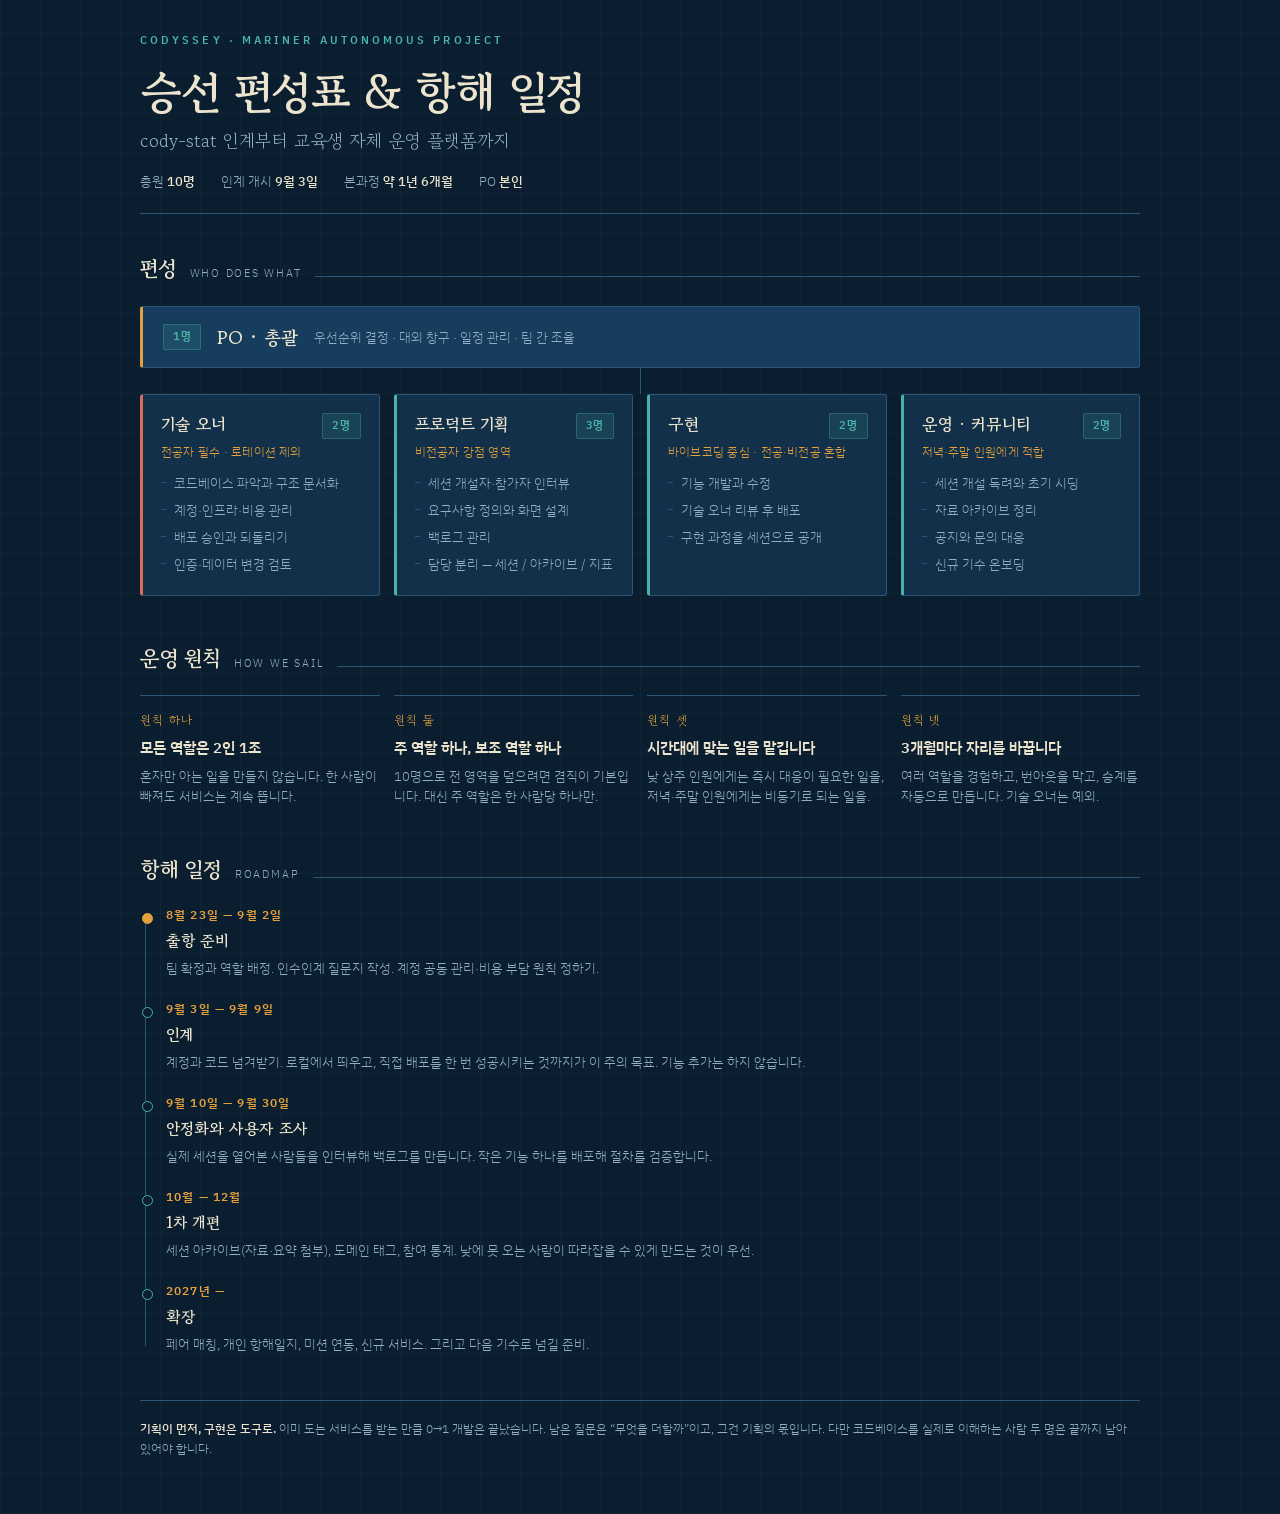
==== index.html @ 18db3816 "Add initial project files Co-Authored-By: Claude Sonnet 5 <noreply@anthropic.com>" ====
<!DOCTYPE html>
<html lang="ko">
<head>
<meta charset="utf-8">
<meta name="viewport" content="width=device-width, initial-scale=1">
<title>마리너 자율 프로젝트 — 편성표 & 항해 일정</title>
<link rel="preconnect" href="https://fonts.googleapis.com">
<link rel="preconnect" href="https://fonts.gstatic.com" crossorigin>
<link href="https://fonts.googleapis.com/css2?family=Gowun+Batang:wght@400;700&family=IBM+Plex+Sans+KR:wght@300;400;500;600;700&display=swap" rel="stylesheet">
<style>
  :root{
    --deep:#0A1E30;
    --hull:#12304A;
    --hull-2:#173D5E;
    --line:#2C5677;
    --parch:#EDE4CE;
    --steel:#93AEC4;
    --teal:#49B3A6;
    --brass:#E4A03C;
    --coral:#DE6B57;
  }
  *{box-sizing:border-box;margin:0;padding:0}
  body{
    background:var(--deep);
    color:var(--parch);
    font-family:'IBM Plex Sans KR','Apple SD Gothic Neo','Malgun Gothic',sans-serif;
    font-weight:300;
    line-height:1.6;
    padding:32px 20px 56px;
    background-image:
      repeating-linear-gradient(0deg, rgba(147,174,196,.045) 0 1px, transparent 1px 40px),
      repeating-linear-gradient(90deg, rgba(147,174,196,.045) 0 1px, transparent 1px 40px);
  }
  .wrap{max-width:1000px;margin:0 auto}

  /* ---------- header ---------- */
  header{border-bottom:1px solid var(--line);padding-bottom:22px;margin-bottom:38px}
  .eyebrow{
    font-size:11px;letter-spacing:.28em;color:var(--teal);
    text-transform:uppercase;font-weight:600;margin-bottom:14px;
  }
  h1{
    font-family:'Gowun Batang',serif;font-weight:700;
    font-size:clamp(28px,5.2vw,44px);line-height:1.25;letter-spacing:-.01em;
  }
  h1 .sub{display:block;color:var(--steel);font-size:clamp(14px,2.4vw,18px);font-weight:400;margin-top:10px;letter-spacing:0}
  .meta{display:flex;flex-wrap:wrap;gap:8px 26px;margin-top:20px;font-size:12.5px;color:var(--steel)}
  .meta b{color:var(--parch);font-weight:500}

  /* ---------- section ---------- */
  section{margin-bottom:46px}
  .sec-head{display:flex;align-items:baseline;gap:14px;margin-bottom:20px}
  .sec-head h2{
    font-family:'Gowun Batang',serif;font-size:21px;font-weight:700;letter-spacing:-.01em;
  }
  .sec-head .tag{font-size:11px;color:var(--steel);letter-spacing:.16em}
  .rule{flex:1;height:1px;background:var(--line)}

  /* ---------- org ---------- */
  .po{
    background:var(--hull-2);border:1px solid var(--line);border-radius:3px;
    padding:16px 20px;display:flex;flex-wrap:wrap;align-items:center;gap:6px 16px;
    border-left:3px solid var(--brass);
  }
  .po .who{font-family:'Gowun Batang',serif;font-size:18px;font-weight:700}
  .po .desc{font-size:13px;color:var(--steel)}
  .mast{width:1px;height:26px;background:var(--line);margin:0 auto}

  .crew{display:grid;grid-template-columns:repeat(auto-fit,minmax(215px,1fr));gap:14px}
  .card{
    background:var(--hull);border:1px solid var(--line);border-radius:3px;
    padding:18px 18px 20px;display:flex;flex-direction:column;
  }
  .card .top{display:flex;justify-content:space-between;align-items:flex-start;gap:10px;margin-bottom:4px}
  .card h3{font-family:'Gowun Batang',serif;font-size:16.5px;font-weight:700;line-height:1.35}
  .count{
    font-size:11px;font-weight:600;letter-spacing:.06em;white-space:nowrap;
    padding:3px 9px;border-radius:2px;background:rgba(73,179,166,.14);color:var(--teal);
    border:1px solid rgba(73,179,166,.32);
  }
  .card .why{font-size:11.5px;color:var(--brass);letter-spacing:.02em;margin-bottom:12px}
  .card ul{list-style:none;font-size:13px;color:var(--steel);display:flex;flex-direction:column;gap:6px}
  .card li{padding-left:13px;position:relative}
  .card li::before{content:'';position:absolute;left:0;top:9px;width:5px;height:1px;background:var(--line)}
  .card.tech{border-left:3px solid var(--coral)}
  .card.plan{border-left:3px solid var(--teal)}
  .card.build{border-left:3px solid var(--teal)}
  .card.ops{border-left:3px solid var(--teal)}

  /* ---------- rules ---------- */
  .rules{display:grid;grid-template-columns:repeat(auto-fit,minmax(200px,1fr));gap:14px}
  .rule-item{border-top:1px solid var(--line);padding-top:14px}
  .rule-item .n{
    font-family:'Gowun Batang',serif;font-size:12px;color:var(--brass);
    letter-spacing:.1em;margin-bottom:7px
  }
  .rule-item h4{font-size:14.5px;font-weight:600;margin-bottom:6px}
  .rule-item p{font-size:12.5px;color:var(--steel);line-height:1.65}

  /* ---------- timeline ---------- */
  .voyage{position:relative;padding-left:26px}
  .voyage::before{content:'';position:absolute;left:5px;top:8px;bottom:8px;width:1px;background:var(--line)}
  .leg{position:relative;padding-bottom:22px}
  .leg:last-child{padding-bottom:0}
  .leg::before{
    content:'';position:absolute;left:-24px;top:7px;width:9px;height:9px;border-radius:50%;
    background:var(--deep);border:1.5px solid var(--teal);
  }
  .leg.now::before{background:var(--brass);border-color:var(--brass)}
  .leg .when{font-size:11.5px;letter-spacing:.1em;color:var(--brass);font-weight:600;margin-bottom:3px}
  .leg h4{font-size:15.5px;font-weight:600;margin-bottom:5px;font-family:'Gowun Batang',serif}
  .leg p{font-size:13px;color:var(--steel)}

  /* ---------- footer ---------- */
  footer{border-top:1px solid var(--line);padding-top:18px;font-size:12px;color:var(--steel)}
  footer b{color:var(--parch);font-weight:500}

  @media (max-width:560px){
    body{padding:24px 14px 40px}
    .meta{gap:6px 16px}
  }
  @media (prefers-reduced-motion:no-preference){
    .card,.leg,.rule-item{animation:rise .5s ease both}
    .crew .card:nth-child(2){animation-delay:.06s}
    .crew .card:nth-child(3){animation-delay:.12s}
    .crew .card:nth-child(4){animation-delay:.18s}
    @keyframes rise{from{opacity:0;transform:translateY(8px)}to{opacity:1;transform:none}}
  }
</style>
</head>
<body>
<div class="wrap">

  <header>
    <div class="eyebrow">Codyssey · Mariner Autonomous Project</div>
    <h1>승선 편성표 &amp; 항해 일정
      <span class="sub">cody-stat 인계부터 교육생 자체 운영 플랫폼까지</span>
    </h1>
    <div class="meta">
      <span>총원 <b>10명</b></span>
      <span>인계 개시 <b>9월 3일</b></span>
      <span>본과정 <b>약 1년 6개월</b></span>
      <span>PO <b>본인</b></span>
    </div>
  </header>

  <section>
    <div class="sec-head"><h2>편성</h2><span class="tag">WHO DOES WHAT</span><div class="rule"></div></div>

    <div class="po">
      <span class="count">1명</span>
      <span class="who">PO · 총괄</span>
      <span class="desc">우선순위 결정 · 대외 창구 · 일정 관리 · 팀 간 조율</span>
    </div>
    <div class="mast"></div>

    <div class="crew">
      <div class="card tech">
        <div class="top"><h3>기술 오너</h3><span class="count">2명</span></div>
        <div class="why">전공자 필수 · 로테이션 제외</div>
        <ul>
          <li>코드베이스 파악과 구조 문서화</li>
          <li>계정·인프라·비용 관리</li>
          <li>배포 승인과 되돌리기</li>
          <li>인증·데이터 변경 검토</li>
        </ul>
      </div>

      <div class="card plan">
        <div class="top"><h3>프로덕트 기획</h3><span class="count">3명</span></div>
        <div class="why">비전공자 강점 영역</div>
        <ul>
          <li>세션 개설자·참가자 인터뷰</li>
          <li>요구사항 정의와 화면 설계</li>
          <li>백로그 관리</li>
          <li>담당 분리 — 세션 / 아카이브 / 지표</li>
        </ul>
      </div>

      <div class="card build">
        <div class="top"><h3>구현</h3><span class="count">2명</span></div>
        <div class="why">바이브코딩 중심 · 전공·비전공 혼합</div>
        <ul>
          <li>기능 개발과 수정</li>
          <li>기술 오너 리뷰 후 배포</li>
          <li>구현 과정을 세션으로 공개</li>
        </ul>
      </div>

      <div class="card ops">
        <div class="top"><h3>운영 · 커뮤니티</h3><span class="count">2명</span></div>
        <div class="why">저녁·주말 인원에게 적합</div>
        <ul>
          <li>세션 개설 독려와 초기 시딩</li>
          <li>자료 아카이브 정리</li>
          <li>공지와 문의 대응</li>
          <li>신규 기수 온보딩</li>
        </ul>
      </div>
    </div>
  </section>

  <section>
    <div class="sec-head"><h2>운영 원칙</h2><span class="tag">HOW WE SAIL</span><div class="rule"></div></div>
    <div class="rules">
      <div class="rule-item">
        <div class="n">원칙 하나</div>
        <h4>모든 역할은 2인 1조</h4>
        <p>혼자만 아는 일을 만들지 않습니다. 한 사람이 빠져도 서비스는 계속 뜹니다.</p>
      </div>
      <div class="rule-item">
        <div class="n">원칙 둘</div>
        <h4>주 역할 하나, 보조 역할 하나</h4>
        <p>10명으로 전 영역을 덮으려면 겸직이 기본입니다. 대신 주 역할은 한 사람당 하나만.</p>
      </div>
      <div class="rule-item">
        <div class="n">원칙 셋</div>
        <h4>시간대에 맞는 일을 맡깁니다</h4>
        <p>낮 상주 인원에게는 즉시 대응이 필요한 일을, 저녁·주말 인원에게는 비동기로 되는 일을.</p>
      </div>
      <div class="rule-item">
        <div class="n">원칙 넷</div>
        <h4>3개월마다 자리를 바꿉니다</h4>
        <p>여러 역할을 경험하고, 번아웃을 막고, 승계를 자동으로 만듭니다. 기술 오너는 예외.</p>
      </div>
    </div>
  </section>

  <section>
    <div class="sec-head"><h2>항해 일정</h2><span class="tag">ROADMAP</span><div class="rule"></div></div>
    <div class="voyage">
      <div class="leg now">
        <div class="when">8월 23일 — 9월 2일</div>
        <h4>출항 준비</h4>
        <p>팀 확정과 역할 배정. 인수인계 질문지 작성. 계정 공동 관리·비용 부담 원칙 정하기.</p>
      </div>
      <div class="leg">
        <div class="when">9월 3일 — 9월 9일</div>
        <h4>인계</h4>
        <p>계정과 코드 넘겨받기. 로컬에서 띄우고, 직접 배포를 한 번 성공시키는 것까지가 이 주의 목표. 기능 추가는 하지 않습니다.</p>
      </div>
      <div class="leg">
        <div class="when">9월 10일 — 9월 30일</div>
        <h4>안정화와 사용자 조사</h4>
        <p>실제 세션을 열어본 사람들을 인터뷰해 백로그를 만듭니다. 작은 기능 하나를 배포해 절차를 검증합니다.</p>
      </div>
      <div class="leg">
        <div class="when">10월 — 12월</div>
        <h4>1차 개편</h4>
        <p>세션 아카이브(자료·요약 첨부), 도메인 태그, 참여 통계. 낮에 못 오는 사람이 따라잡을 수 있게 만드는 것이 우선.</p>
      </div>
      <div class="leg">
        <div class="when">2027년 —</div>
        <h4>확장</h4>
        <p>페어 매칭, 개인 항해일지, 미션 연동, 신규 서비스. 그리고 다음 기수로 넘길 준비.</p>
      </div>
    </div>
  </section>

  <footer>
    <b>기획이 먼저, 구현은 도구로.</b> 이미 도는 서비스를 받는 만큼 0→1 개발은 끝났습니다. 남은 질문은 “무엇을 더할까”이고, 그건 기획의 몫입니다. 다만 코드베이스를 실제로 이해하는 사람 두 명은 끝까지 남아 있어야 합니다.
  </footer>

</div>
</body>
</html>
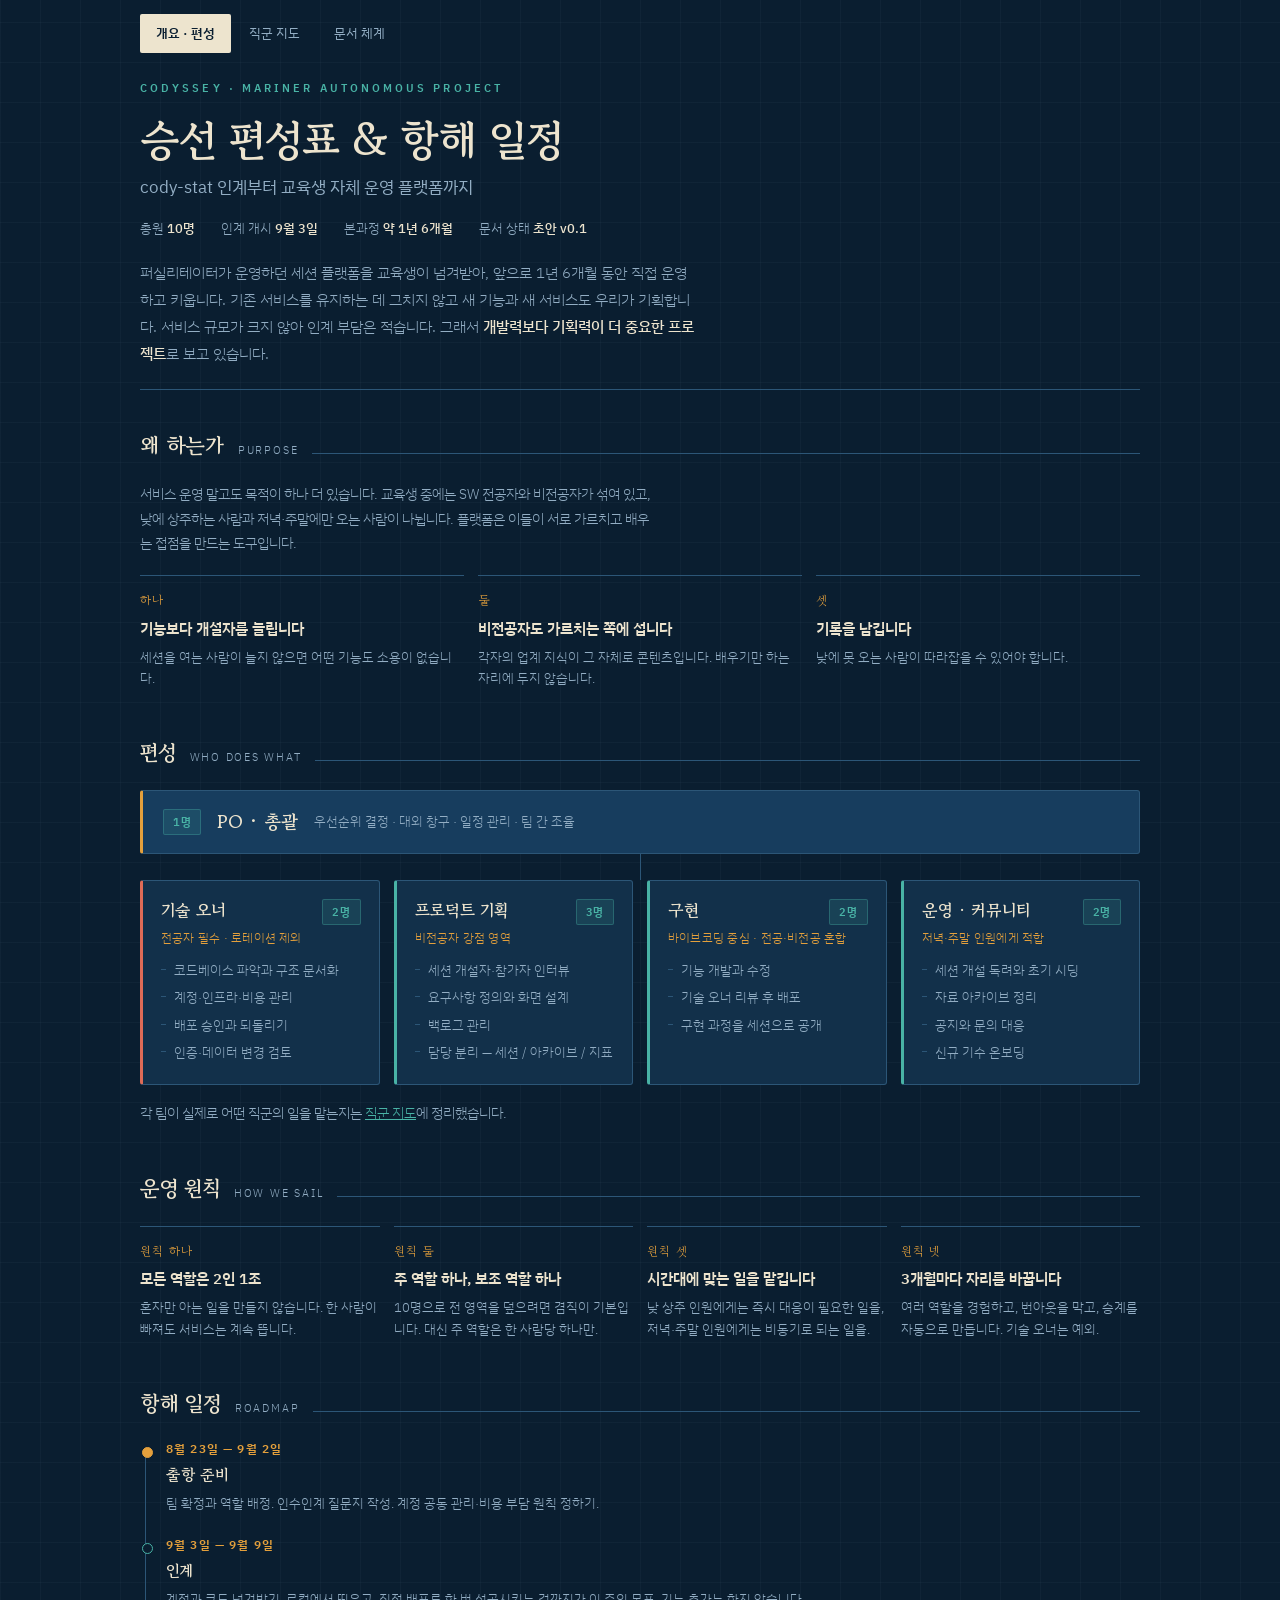
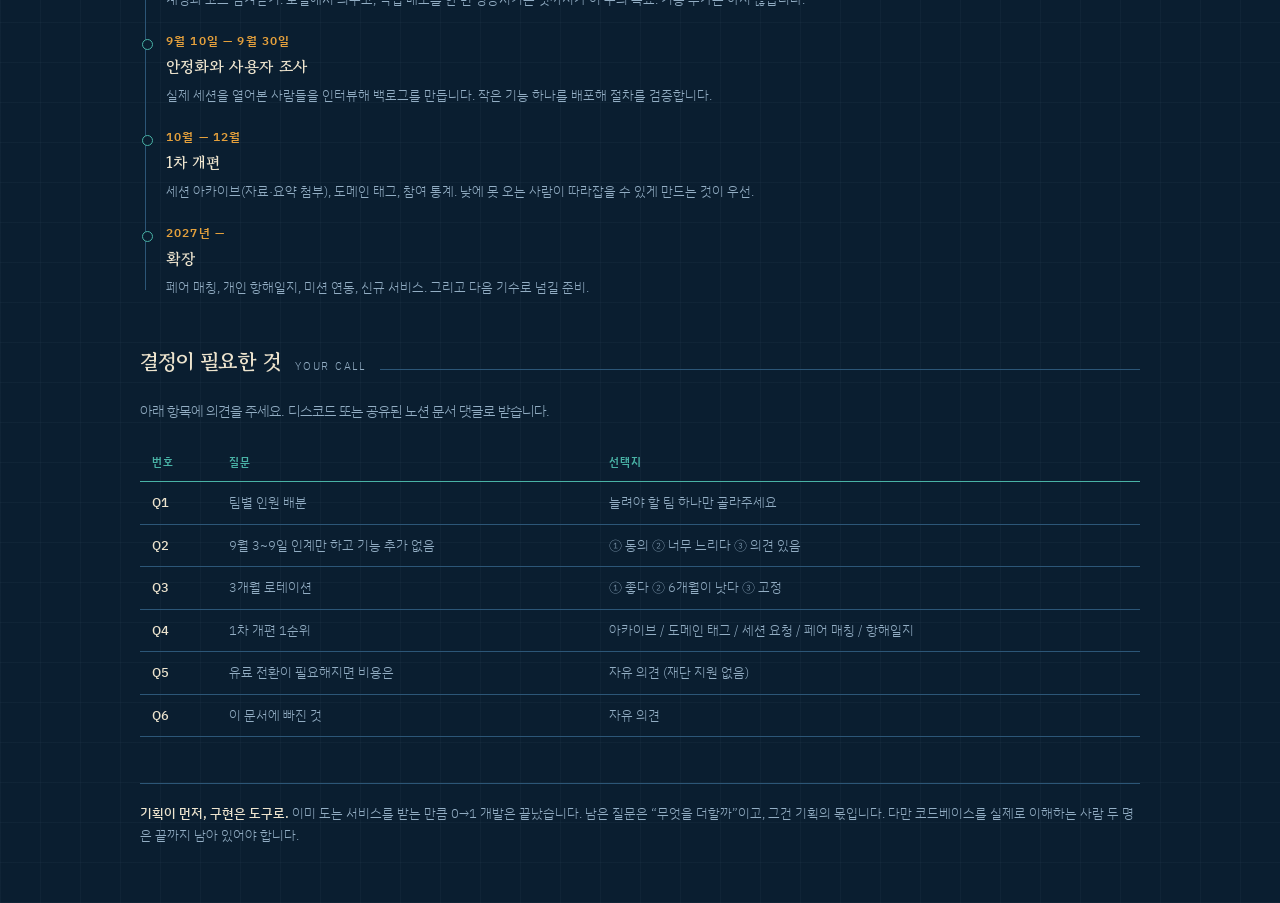
==== commit 45a3f8f5: "공개 페이지 3종 완성 — roles·docs 추가, 공용 style.css로 인라인 스타일 분리 Co-Authored-By: Claude Sonnet 5 <noreply@anth" ====
--- a/index.html
+++ b/index.html
@@ -3,133 +3,20 @@
 <head>
 <meta charset="utf-8">
 <meta name="viewport" content="width=device-width, initial-scale=1">
-<title>마리너 자율 프로젝트 — 편성표 & 항해 일정</title>
+<title>마리너 자율 프로젝트 — 편성표 &amp; 항해 일정</title>
 <link rel="preconnect" href="https://fonts.googleapis.com">
 <link rel="preconnect" href="https://fonts.gstatic.com" crossorigin>
 <link href="https://fonts.googleapis.com/css2?family=Gowun+Batang:wght@400;700&family=IBM+Plex+Sans+KR:wght@300;400;500;600;700&display=swap" rel="stylesheet">
-<style>
-  :root{
-    --deep:#0A1E30;
-    --hull:#12304A;
-    --hull-2:#173D5E;
-    --line:#2C5677;
-    --parch:#EDE4CE;
-    --steel:#93AEC4;
-    --teal:#49B3A6;
-    --brass:#E4A03C;
-    --coral:#DE6B57;
-  }
-  *{box-sizing:border-box;margin:0;padding:0}
-  body{
-    background:var(--deep);
-    color:var(--parch);
-    font-family:'IBM Plex Sans KR','Apple SD Gothic Neo','Malgun Gothic',sans-serif;
-    font-weight:300;
-    line-height:1.6;
-    padding:32px 20px 56px;
-    background-image:
-      repeating-linear-gradient(0deg, rgba(147,174,196,.045) 0 1px, transparent 1px 40px),
-      repeating-linear-gradient(90deg, rgba(147,174,196,.045) 0 1px, transparent 1px 40px);
-  }
-  .wrap{max-width:1000px;margin:0 auto}
-
-  /* ---------- header ---------- */
-  header{border-bottom:1px solid var(--line);padding-bottom:22px;margin-bottom:38px}
-  .eyebrow{
-    font-size:11px;letter-spacing:.28em;color:var(--teal);
-    text-transform:uppercase;font-weight:600;margin-bottom:14px;
-  }
-  h1{
-    font-family:'Gowun Batang',serif;font-weight:700;
-    font-size:clamp(28px,5.2vw,44px);line-height:1.25;letter-spacing:-.01em;
-  }
-  h1 .sub{display:block;color:var(--steel);font-size:clamp(14px,2.4vw,18px);font-weight:400;margin-top:10px;letter-spacing:0}
-  .meta{display:flex;flex-wrap:wrap;gap:8px 26px;margin-top:20px;font-size:12.5px;color:var(--steel)}
-  .meta b{color:var(--parch);font-weight:500}
-
-  /* ---------- section ---------- */
-  section{margin-bottom:46px}
-  .sec-head{display:flex;align-items:baseline;gap:14px;margin-bottom:20px}
-  .sec-head h2{
-    font-family:'Gowun Batang',serif;font-size:21px;font-weight:700;letter-spacing:-.01em;
-  }
-  .sec-head .tag{font-size:11px;color:var(--steel);letter-spacing:.16em}
-  .rule{flex:1;height:1px;background:var(--line)}
-
-  /* ---------- org ---------- */
-  .po{
-    background:var(--hull-2);border:1px solid var(--line);border-radius:3px;
-    padding:16px 20px;display:flex;flex-wrap:wrap;align-items:center;gap:6px 16px;
-    border-left:3px solid var(--brass);
-  }
-  .po .who{font-family:'Gowun Batang',serif;font-size:18px;font-weight:700}
-  .po .desc{font-size:13px;color:var(--steel)}
-  .mast{width:1px;height:26px;background:var(--line);margin:0 auto}
-
-  .crew{display:grid;grid-template-columns:repeat(auto-fit,minmax(215px,1fr));gap:14px}
-  .card{
-    background:var(--hull);border:1px solid var(--line);border-radius:3px;
-    padding:18px 18px 20px;display:flex;flex-direction:column;
-  }
-  .card .top{display:flex;justify-content:space-between;align-items:flex-start;gap:10px;margin-bottom:4px}
-  .card h3{font-family:'Gowun Batang',serif;font-size:16.5px;font-weight:700;line-height:1.35}
-  .count{
-    font-size:11px;font-weight:600;letter-spacing:.06em;white-space:nowrap;
-    padding:3px 9px;border-radius:2px;background:rgba(73,179,166,.14);color:var(--teal);
-    border:1px solid rgba(73,179,166,.32);
-  }
-  .card .why{font-size:11.5px;color:var(--brass);letter-spacing:.02em;margin-bottom:12px}
-  .card ul{list-style:none;font-size:13px;color:var(--steel);display:flex;flex-direction:column;gap:6px}
-  .card li{padding-left:13px;position:relative}
-  .card li::before{content:'';position:absolute;left:0;top:9px;width:5px;height:1px;background:var(--line)}
-  .card.tech{border-left:3px solid var(--coral)}
-  .card.plan{border-left:3px solid var(--teal)}
-  .card.build{border-left:3px solid var(--teal)}
-  .card.ops{border-left:3px solid var(--teal)}
-
-  /* ---------- rules ---------- */
-  .rules{display:grid;grid-template-columns:repeat(auto-fit,minmax(200px,1fr));gap:14px}
-  .rule-item{border-top:1px solid var(--line);padding-top:14px}
-  .rule-item .n{
-    font-family:'Gowun Batang',serif;font-size:12px;color:var(--brass);
-    letter-spacing:.1em;margin-bottom:7px
-  }
-  .rule-item h4{font-size:14.5px;font-weight:600;margin-bottom:6px}
-  .rule-item p{font-size:12.5px;color:var(--steel);line-height:1.65}
-
-  /* ---------- timeline ---------- */
-  .voyage{position:relative;padding-left:26px}
-  .voyage::before{content:'';position:absolute;left:5px;top:8px;bottom:8px;width:1px;background:var(--line)}
-  .leg{position:relative;padding-bottom:22px}
-  .leg:last-child{padding-bottom:0}
-  .leg::before{
-    content:'';position:absolute;left:-24px;top:7px;width:9px;height:9px;border-radius:50%;
-    background:var(--deep);border:1.5px solid var(--teal);
-  }
-  .leg.now::before{background:var(--brass);border-color:var(--brass)}
-  .leg .when{font-size:11.5px;letter-spacing:.1em;color:var(--brass);font-weight:600;margin-bottom:3px}
-  .leg h4{font-size:15.5px;font-weight:600;margin-bottom:5px;font-family:'Gowun Batang',serif}
-  .leg p{font-size:13px;color:var(--steel)}
-
-  /* ---------- footer ---------- */
-  footer{border-top:1px solid var(--line);padding-top:18px;font-size:12px;color:var(--steel)}
-  footer b{color:var(--parch);font-weight:500}
-
-  @media (max-width:560px){
-    body{padding:24px 14px 40px}
-    .meta{gap:6px 16px}
-  }
-  @media (prefers-reduced-motion:no-preference){
-    .card,.leg,.rule-item{animation:rise .5s ease both}
-    .crew .card:nth-child(2){animation-delay:.06s}
-    .crew .card:nth-child(3){animation-delay:.12s}
-    .crew .card:nth-child(4){animation-delay:.18s}
-    @keyframes rise{from{opacity:0;transform:translateY(8px)}to{opacity:1;transform:none}}
-  }
-</style>
+<link rel="stylesheet" href="style.css">
 </head>
 <body>
 <div class="wrap">
+
+  <nav>
+    <a href="index.html" class="on">개요 · 편성</a>
+    <a href="roles.html">직군 지도</a>
+    <a href="docs.html">문서 체계</a>
+  </nav>
 
   <header>
     <div class="eyebrow">Codyssey · Mariner Autonomous Project</div>
@@ -140,9 +27,32 @@
       <span>총원 <b>10명</b></span>
       <span>인계 개시 <b>9월 3일</b></span>
       <span>본과정 <b>약 1년 6개월</b></span>
-      <span>PO <b>본인</b></span>
+      <span>문서 상태 <b>초안 v0.1</b></span>
     </div>
+    <p class="lede">퍼실리테이터가 운영하던 세션 플랫폼을 교육생이 넘겨받아, 앞으로 1년 6개월 동안 직접 운영하고 키웁니다. 기존 서비스를 유지하는 데 그치지 않고 새 기능과 새 서비스도 우리가 기획합니다. 서비스 규모가 크지 않아 인계 부담은 적습니다. 그래서 <b style="color:var(--parch);font-weight:500">개발력보다 기획력이 더 중요한 프로젝트</b>로 보고 있습니다.</p>
   </header>
+
+  <section>
+    <div class="sec-head"><h2>왜 하는가</h2><span class="tag">PURPOSE</span><div class="rule"></div></div>
+    <p class="note">서비스 운영 말고도 목적이 하나 더 있습니다. 교육생 중에는 SW 전공자와 비전공자가 섞여 있고, 낮에 상주하는 사람과 저녁·주말에만 오는 사람이 나뉩니다. 플랫폼은 이들이 서로 가르치고 배우는 접점을 만드는 도구입니다.</p>
+    <div class="rules">
+      <div class="rule-item">
+        <div class="n">하나</div>
+        <h4>기능보다 개설자를 늘립니다</h4>
+        <p>세션을 여는 사람이 늘지 않으면 어떤 기능도 소용이 없습니다.</p>
+      </div>
+      <div class="rule-item">
+        <div class="n">둘</div>
+        <h4>비전공자도 가르치는 쪽에 섭니다</h4>
+        <p>각자의 업계 지식이 그 자체로 콘텐츠입니다. 배우기만 하는 자리에 두지 않습니다.</p>
+      </div>
+      <div class="rule-item">
+        <div class="n">셋</div>
+        <h4>기록을 남깁니다</h4>
+        <p>낮에 못 오는 사람이 따라잡을 수 있어야 합니다.</p>
+      </div>
+    </div>
+  </section>
 
   <section>
     <div class="sec-head"><h2>편성</h2><span class="tag">WHO DOES WHAT</span><div class="rule"></div></div>
@@ -154,8 +64,8 @@
     </div>
     <div class="mast"></div>
 
-    <div class="crew">
-      <div class="card tech">
+    <div class="grid">
+      <div class="card accent-c">
         <div class="top"><h3>기술 오너</h3><span class="count">2명</span></div>
         <div class="why">전공자 필수 · 로테이션 제외</div>
         <ul>
@@ -165,8 +75,7 @@
           <li>인증·데이터 변경 검토</li>
         </ul>
       </div>
-
-      <div class="card plan">
+      <div class="card accent-t">
         <div class="top"><h3>프로덕트 기획</h3><span class="count">3명</span></div>
         <div class="why">비전공자 강점 영역</div>
         <ul>
@@ -176,8 +85,7 @@
           <li>담당 분리 — 세션 / 아카이브 / 지표</li>
         </ul>
       </div>
-
-      <div class="card build">
+      <div class="card accent-t">
         <div class="top"><h3>구현</h3><span class="count">2명</span></div>
         <div class="why">바이브코딩 중심 · 전공·비전공 혼합</div>
         <ul>
@@ -186,8 +94,7 @@
           <li>구현 과정을 세션으로 공개</li>
         </ul>
       </div>
-
-      <div class="card ops">
+      <div class="card accent-t">
         <div class="top"><h3>운영 · 커뮤니티</h3><span class="count">2명</span></div>
         <div class="why">저녁·주말 인원에게 적합</div>
         <ul>
@@ -198,6 +105,7 @@
         </ul>
       </div>
     </div>
+    <p class="note" style="margin-top:16px">각 팀이 실제로 어떤 직군의 일을 맡는지는 <a href="roles.html" style="color:var(--teal)">직군 지도</a>에 정리했습니다.</p>
   </section>
 
   <section>
@@ -257,6 +165,22 @@
     </div>
   </section>
 
+  <section>
+    <div class="sec-head"><h2>결정이 필요한 것</h2><span class="tag">YOUR CALL</span><div class="rule"></div></div>
+    <p class="note">아래 항목에 의견을 주세요. 디스코드 또는 공유된 노션 문서 댓글로 받습니다.</p>
+    <table>
+      <thead><tr><th>번호</th><th>질문</th><th>선택지</th></tr></thead>
+      <tbody>
+        <tr><td>Q1</td><td>팀별 인원 배분</td><td>늘려야 할 팀 하나만 골라주세요</td></tr>
+        <tr><td>Q2</td><td>9월 3~9일 인계만 하고 기능 추가 없음</td><td>① 동의 ② 너무 느리다 ③ 의견 있음</td></tr>
+        <tr><td>Q3</td><td>3개월 로테이션</td><td>① 좋다 ② 6개월이 낫다 ③ 고정</td></tr>
+        <tr><td>Q4</td><td>1차 개편 1순위</td><td>아카이브 / 도메인 태그 / 세션 요청 / 페어 매칭 / 항해일지</td></tr>
+        <tr><td>Q5</td><td>유료 전환이 필요해지면 비용은</td><td>자유 의견 (재단 지원 없음)</td></tr>
+        <tr><td>Q6</td><td>이 문서에 빠진 것</td><td>자유 의견</td></tr>
+      </tbody>
+    </table>
+  </section>
+
   <footer>
     <b>기획이 먼저, 구현은 도구로.</b> 이미 도는 서비스를 받는 만큼 0→1 개발은 끝났습니다. 남은 질문은 “무엇을 더할까”이고, 그건 기획의 몫입니다. 다만 코드베이스를 실제로 이해하는 사람 두 명은 끝까지 남아 있어야 합니다.
   </footer>
--- a/style.css
+++ b/style.css
@@ -0,0 +1,134 @@
+:root{
+  --deep:#0A1E30;
+  --hull:#12304A;
+  --hull-2:#173D5E;
+  --line:#2C5677;
+  --parch:#EDE4CE;
+  --steel:#93AEC4;
+  --teal:#49B3A6;
+  --brass:#E4A03C;
+  --coral:#DE6B57;
+}
+*{box-sizing:border-box;margin:0;padding:0}
+body{
+  background:var(--deep);
+  color:var(--parch);
+  font-family:'IBM Plex Sans KR','Apple SD Gothic Neo','Malgun Gothic',sans-serif;
+  font-weight:300;line-height:1.65;
+  padding:0 20px 56px;
+  background-image:
+    repeating-linear-gradient(0deg, rgba(147,174,196,.045) 0 1px, transparent 1px 40px),
+    repeating-linear-gradient(90deg, rgba(147,174,196,.045) 0 1px, transparent 1px 40px);
+}
+.wrap{max-width:1000px;margin:0 auto}
+
+/* nav */
+nav{
+  display:flex;flex-wrap:wrap;gap:2px;align-items:center;
+  padding:14px 0 0;margin-bottom:26px;
+}
+nav a{
+  color:var(--steel);text-decoration:none;font-size:13px;font-weight:400;
+  padding:8px 15px;border:1px solid transparent;border-radius:2px;transition:.15s;
+}
+nav a:hover{color:var(--parch);background:rgba(147,174,196,.07)}
+nav a.on{color:var(--deep);background:var(--parch);font-weight:600}
+
+/* header */
+header{border-bottom:1px solid var(--line);padding-bottom:22px;margin-bottom:38px}
+.eyebrow{font-size:11px;letter-spacing:.28em;color:var(--teal);text-transform:uppercase;font-weight:600;margin-bottom:14px}
+h1{font-family:'Gowun Batang',serif;font-weight:700;font-size:clamp(27px,5vw,42px);line-height:1.28;letter-spacing:-.01em}
+h1 .sub{display:block;color:var(--steel);font-size:clamp(13.5px,2.3vw,17px);font-weight:400;margin-top:11px;letter-spacing:0;font-family:'IBM Plex Sans KR',sans-serif}
+.meta{display:flex;flex-wrap:wrap;gap:8px 26px;margin-top:20px;font-size:12.5px;color:var(--steel)}
+.meta b{color:var(--parch);font-weight:500}
+.lede{font-size:15px;color:var(--steel);margin-top:20px;max-width:62ch;line-height:1.8}
+
+/* section */
+section{margin-bottom:46px}
+.sec-head{display:flex;align-items:baseline;gap:14px;margin-bottom:20px}
+.sec-head h2{font-family:'Gowun Batang',serif;font-size:21px;font-weight:700;letter-spacing:-.01em;white-space:nowrap}
+.sec-head .tag{font-size:11px;color:var(--steel);letter-spacing:.16em;white-space:nowrap}
+.rule{flex:1;height:1px;background:var(--line)}
+.note{font-size:13.5px;color:var(--steel);margin-bottom:20px;max-width:64ch;line-height:1.8}
+
+/* cards */
+.grid{display:grid;grid-template-columns:repeat(auto-fit,minmax(215px,1fr));gap:14px}
+.card{background:var(--hull);border:1px solid var(--line);border-radius:3px;padding:18px 18px 20px;display:flex;flex-direction:column}
+.card .top{display:flex;justify-content:space-between;align-items:flex-start;gap:10px;margin-bottom:4px}
+.card h3{font-family:'Gowun Batang',serif;font-size:16.5px;font-weight:700;line-height:1.35}
+.count{font-size:11px;font-weight:600;letter-spacing:.06em;white-space:nowrap;padding:3px 9px;border-radius:2px;background:rgba(73,179,166,.14);color:var(--teal);border:1px solid rgba(73,179,166,.32)}
+.card .why{font-size:11.5px;color:var(--brass);letter-spacing:.02em;margin-bottom:12px}
+.card ul{list-style:none;font-size:13px;color:var(--steel);display:flex;flex-direction:column;gap:6px}
+.card li{padding-left:13px;position:relative}
+.card li::before{content:'';position:absolute;left:0;top:9px;width:5px;height:1px;background:var(--line)}
+.card.accent-c{border-left:3px solid var(--coral)}
+.card.accent-t{border-left:3px solid var(--teal)}
+.card.accent-b{border-left:3px solid var(--brass)}
+
+.po{background:var(--hull-2);border:1px solid var(--line);border-radius:3px;padding:16px 20px;display:flex;flex-wrap:wrap;align-items:center;gap:6px 16px;border-left:3px solid var(--brass)}
+.po .who{font-family:'Gowun Batang',serif;font-size:18px;font-weight:700}
+.po .desc{font-size:13px;color:var(--steel)}
+.mast{width:1px;height:26px;background:var(--line);margin:0 auto}
+
+/* rules list */
+.rules{display:grid;grid-template-columns:repeat(auto-fit,minmax(200px,1fr));gap:14px}
+.rule-item{border-top:1px solid var(--line);padding-top:14px}
+.rule-item .n{font-family:'Gowun Batang',serif;font-size:12px;color:var(--brass);letter-spacing:.1em;margin-bottom:7px}
+.rule-item h4{font-size:14.5px;font-weight:600;margin-bottom:6px}
+.rule-item p{font-size:12.5px;color:var(--steel);line-height:1.7}
+
+/* timeline */
+.voyage{position:relative;padding-left:26px}
+.voyage::before{content:'';position:absolute;left:5px;top:8px;bottom:8px;width:1px;background:var(--line)}
+.leg{position:relative;padding-bottom:22px}
+.leg:last-child{padding-bottom:0}
+.leg::before{content:'';position:absolute;left:-24px;top:7px;width:9px;height:9px;border-radius:50%;background:var(--deep);border:1.5px solid var(--teal)}
+.leg.now::before{background:var(--brass);border-color:var(--brass)}
+.leg .when{font-size:11.5px;letter-spacing:.1em;color:var(--brass);font-weight:600;margin-bottom:3px}
+.leg h4{font-size:15.5px;font-weight:600;margin-bottom:5px;font-family:'Gowun Batang',serif}
+.leg p{font-size:13px;color:var(--steel)}
+
+/* table */
+table{width:100%;border-collapse:collapse;font-size:13px;margin-top:4px}
+th,td{text-align:left;padding:10px 12px;border-bottom:1px solid var(--line);vertical-align:top}
+th{font-size:11px;letter-spacing:.12em;color:var(--teal);font-weight:600;text-transform:uppercase;border-bottom-color:var(--teal)}
+td{color:var(--steel)}
+td:first-child{color:var(--parch);font-weight:500;white-space:nowrap}
+tr:hover td{background:rgba(147,174,196,.04)}
+
+/* tree */
+pre.tree{
+  background:var(--hull);border:1px solid var(--line);border-left:3px solid var(--teal);
+  border-radius:3px;padding:20px;overflow-x:auto;
+  font-family:ui-monospace,SFMono-Regular,Menlo,monospace;
+  font-size:12.5px;line-height:1.85;color:var(--steel);white-space:pre;
+}
+pre.tree b{color:var(--parch);font-weight:600}
+pre.tree i{color:var(--brass);font-style:normal}
+
+/* callout */
+.callout{background:var(--hull-2);border:1px solid var(--line);border-left:3px solid var(--coral);border-radius:3px;padding:17px 20px;font-size:13.5px;color:var(--steel);line-height:1.8}
+.callout b{color:var(--parch);font-weight:600}
+.callout + .callout{margin-top:12px}
+
+footer{border-top:1px solid var(--line);padding-top:18px;font-size:12.5px;color:var(--steel);line-height:1.8}
+footer b{color:var(--parch);font-weight:500}
+footer a{color:var(--teal)}
+
+@media (max-width:560px){
+  body{padding:0 14px 40px}
+  nav a{padding:7px 11px;font-size:12.5px}
+  .sec-head{flex-wrap:wrap;gap:8px}
+  .sec-head .tag{display:none}
+  table{font-size:12.5px}
+  th,td{padding:9px 8px}
+  td:first-child{white-space:normal}
+}
+@media (prefers-reduced-motion:no-preference){
+  .card,.leg,.rule-item{animation:rise .5s ease both}
+  .grid .card:nth-child(2){animation-delay:.05s}
+  .grid .card:nth-child(3){animation-delay:.1s}
+  .grid .card:nth-child(4){animation-delay:.15s}
+  .grid .card:nth-child(5){animation-delay:.2s}
+  @keyframes rise{from{opacity:0;transform:translateY(8px)}to{opacity:1;transform:none}}
+}
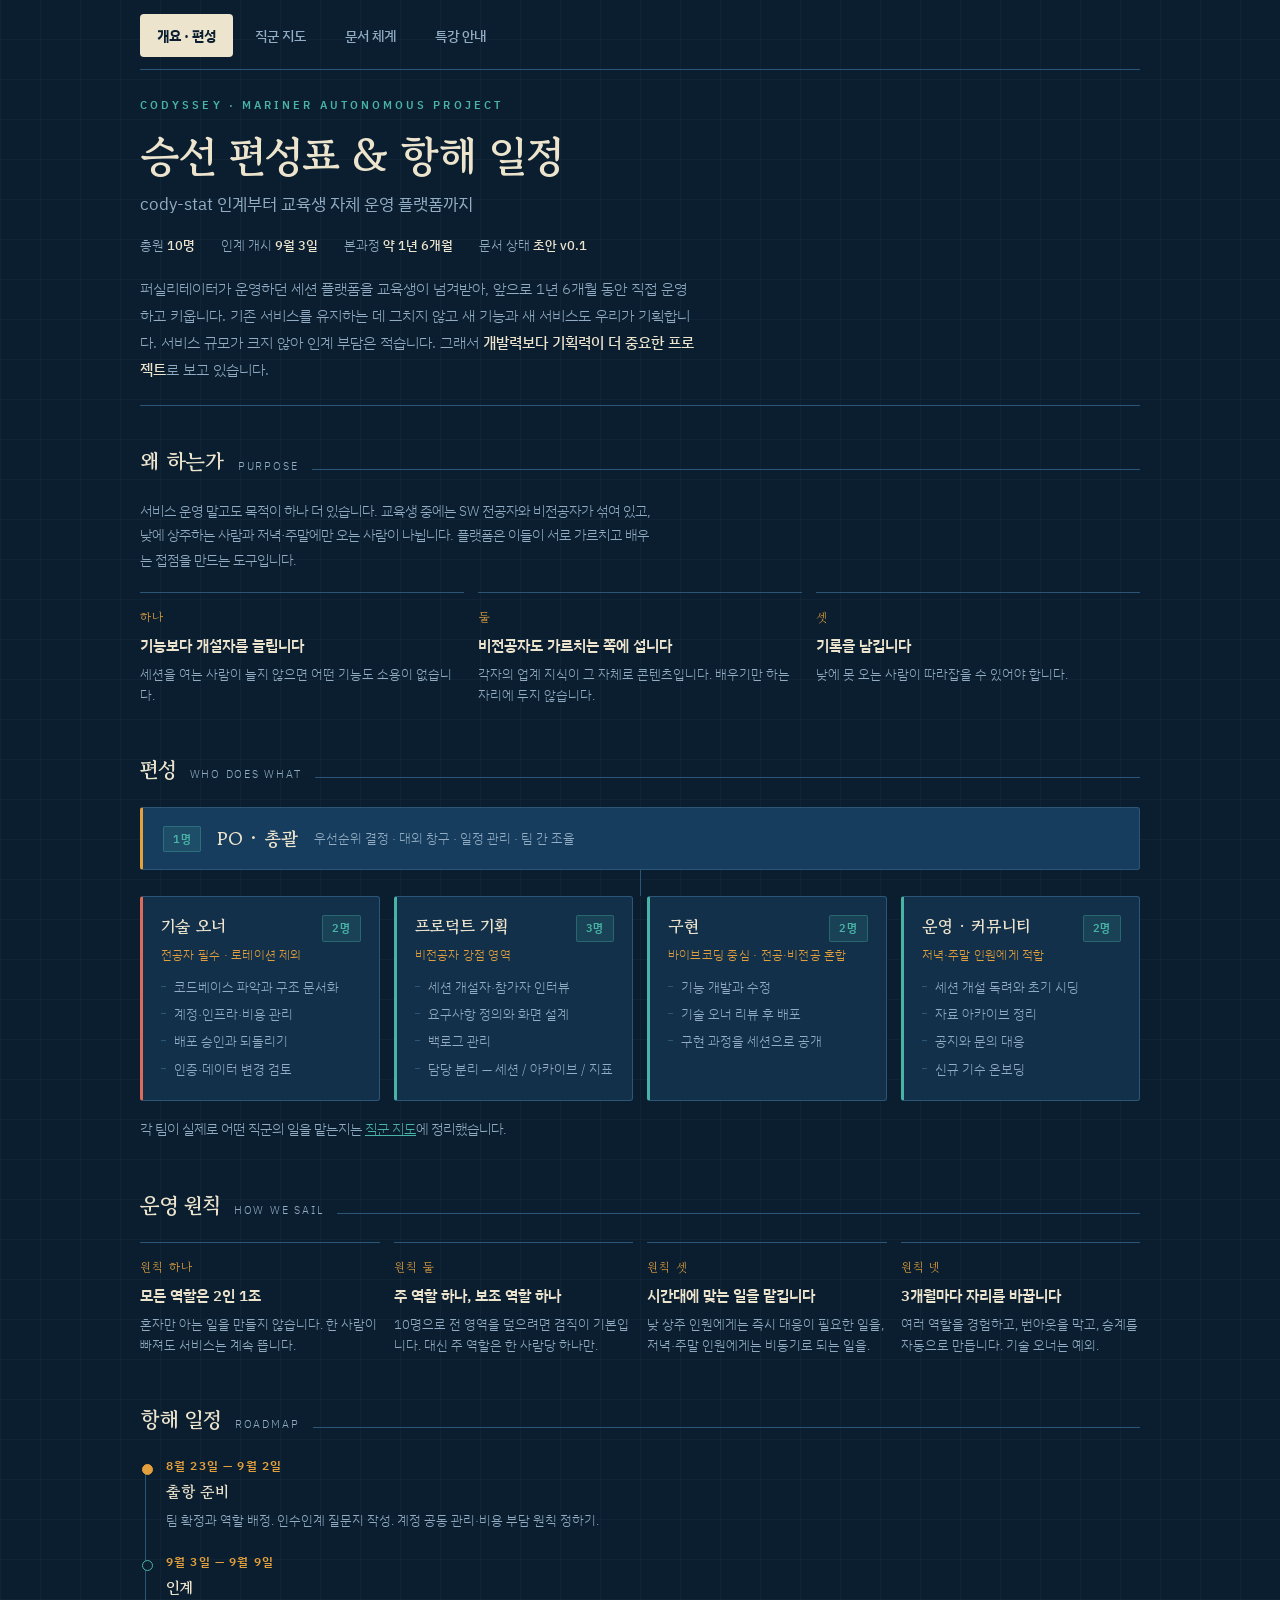
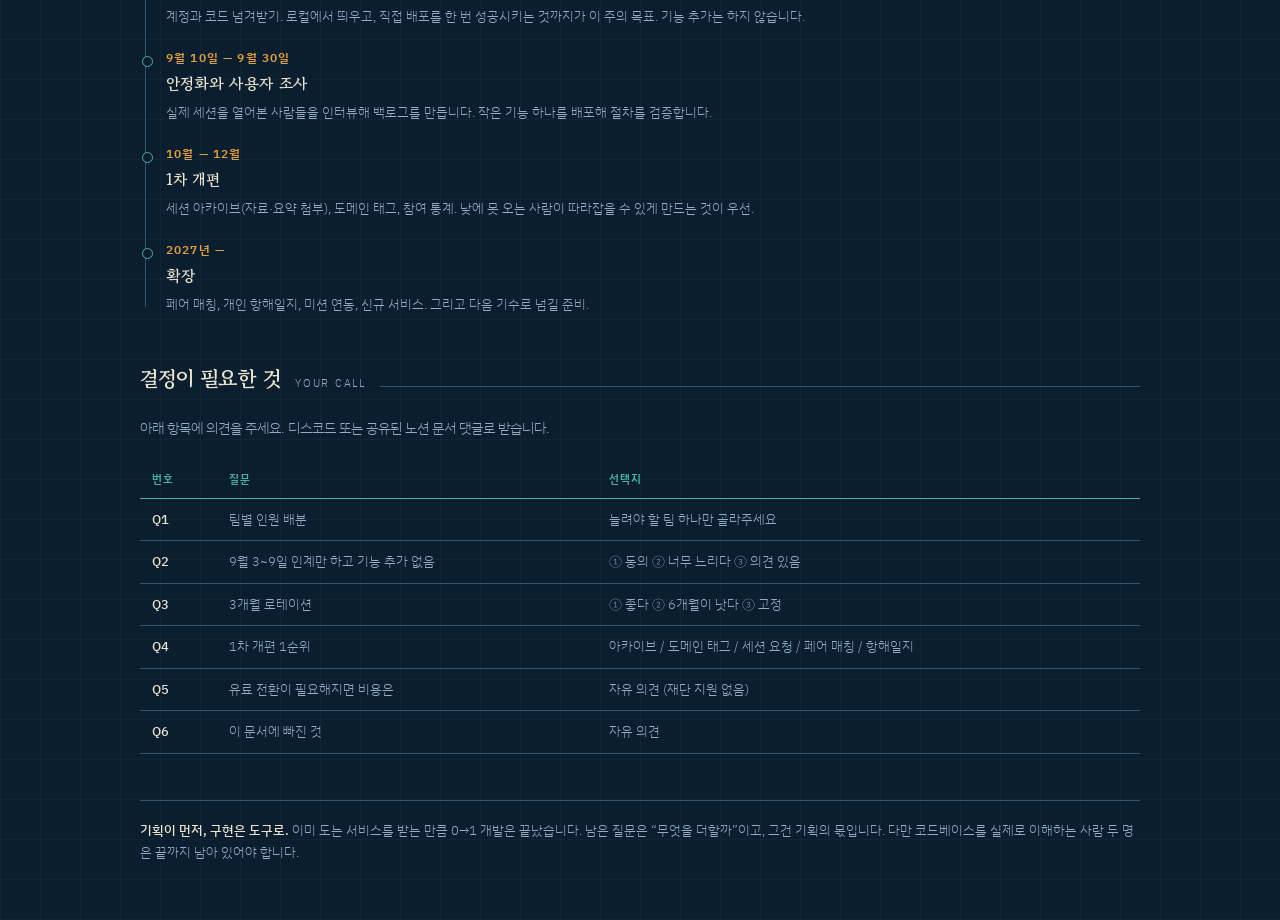
==== commit 2e9009c2: "바이브코딩 특강 안내 페이지 추가 — 4번째 공개 페이지, 전 페이지 nav에 링크 반영 Co-Authored-By: Claude Sonnet 5 <noreply@anthropic" ====
--- a/index.html
+++ b/index.html
@@ -16,6 +16,7 @@
     <a href="index.html" class="on">개요 · 편성</a>
     <a href="roles.html">직군 지도</a>
     <a href="docs.html">문서 체계</a>
+    <a href="vibe-coding.html">특강 안내</a>
   </nav>
 
   <header>
--- a/style.css
+++ b/style.css
@@ -24,15 +24,16 @@
 
 /* nav */
 nav{
-  display:flex;flex-wrap:wrap;gap:2px;align-items:center;
-  padding:14px 0 0;margin-bottom:26px;
+  display:flex;flex-wrap:wrap;gap:5px;align-items:center;
+  padding:14px 0 12px;margin-bottom:26px;
+  border-bottom:1px solid var(--line);
 }
 nav a{
-  color:var(--steel);text-decoration:none;font-size:13px;font-weight:400;
-  padding:8px 15px;border:1px solid transparent;border-radius:2px;transition:.15s;
+  color:var(--steel);text-decoration:none;font-size:14px;font-weight:500;
+  padding:9px 16px;border:1px solid transparent;border-radius:4px;transition:.15s;
 }
-nav a:hover{color:var(--parch);background:rgba(147,174,196,.07)}
-nav a.on{color:var(--deep);background:var(--parch);font-weight:600}
+nav a:hover{color:var(--parch);background:rgba(147,174,196,.08)}
+nav a.on{color:var(--deep);background:var(--parch);font-weight:700}
 
 /* header */
 header{border-bottom:1px solid var(--line);padding-bottom:22px;margin-bottom:38px}
@@ -116,13 +117,33 @@
 footer a{color:var(--teal)}
 
 @media (max-width:560px){
-  body{padding:0 14px 40px}
-  nav a{padding:7px 11px;font-size:12.5px}
+  body{padding:0 14px 40px;font-size:15.5px}
+  nav{gap:6px;padding:12px 0 10px}
+  nav a{flex:1 1 auto;text-align:center;padding:11px 10px;font-size:14.5px}
+  .eyebrow{font-size:11.5px}
+  .meta{font-size:13.5px;gap:8px 20px}
+  .lede{font-size:15px}
   .sec-head{flex-wrap:wrap;gap:8px}
+  .sec-head h2{font-size:19px}
   .sec-head .tag{display:none}
-  table{font-size:12.5px}
-  th,td{padding:9px 8px}
+  .note{font-size:14.5px}
+  .card h3{font-size:17px}
+  .card .why{font-size:12.5px}
+  .card ul{font-size:14px}
+  .count{font-size:11.5px}
+  .po .who{font-size:17px}
+  .po .desc{font-size:14px}
+  .rule-item h4{font-size:15px}
+  .rule-item p{font-size:13.5px}
+  .leg h4{font-size:16px}
+  .leg p{font-size:14px}
+  table{font-size:13.5px}
+  th{font-size:11.5px}
+  th,td{padding:10px 8px}
   td:first-child{white-space:normal}
+  pre.tree{font-size:13px}
+  .callout{font-size:14.5px}
+  footer{font-size:13.5px}
 }
 @media (prefers-reduced-motion:no-preference){
   .card,.leg,.rule-item{animation:rise .5s ease both}
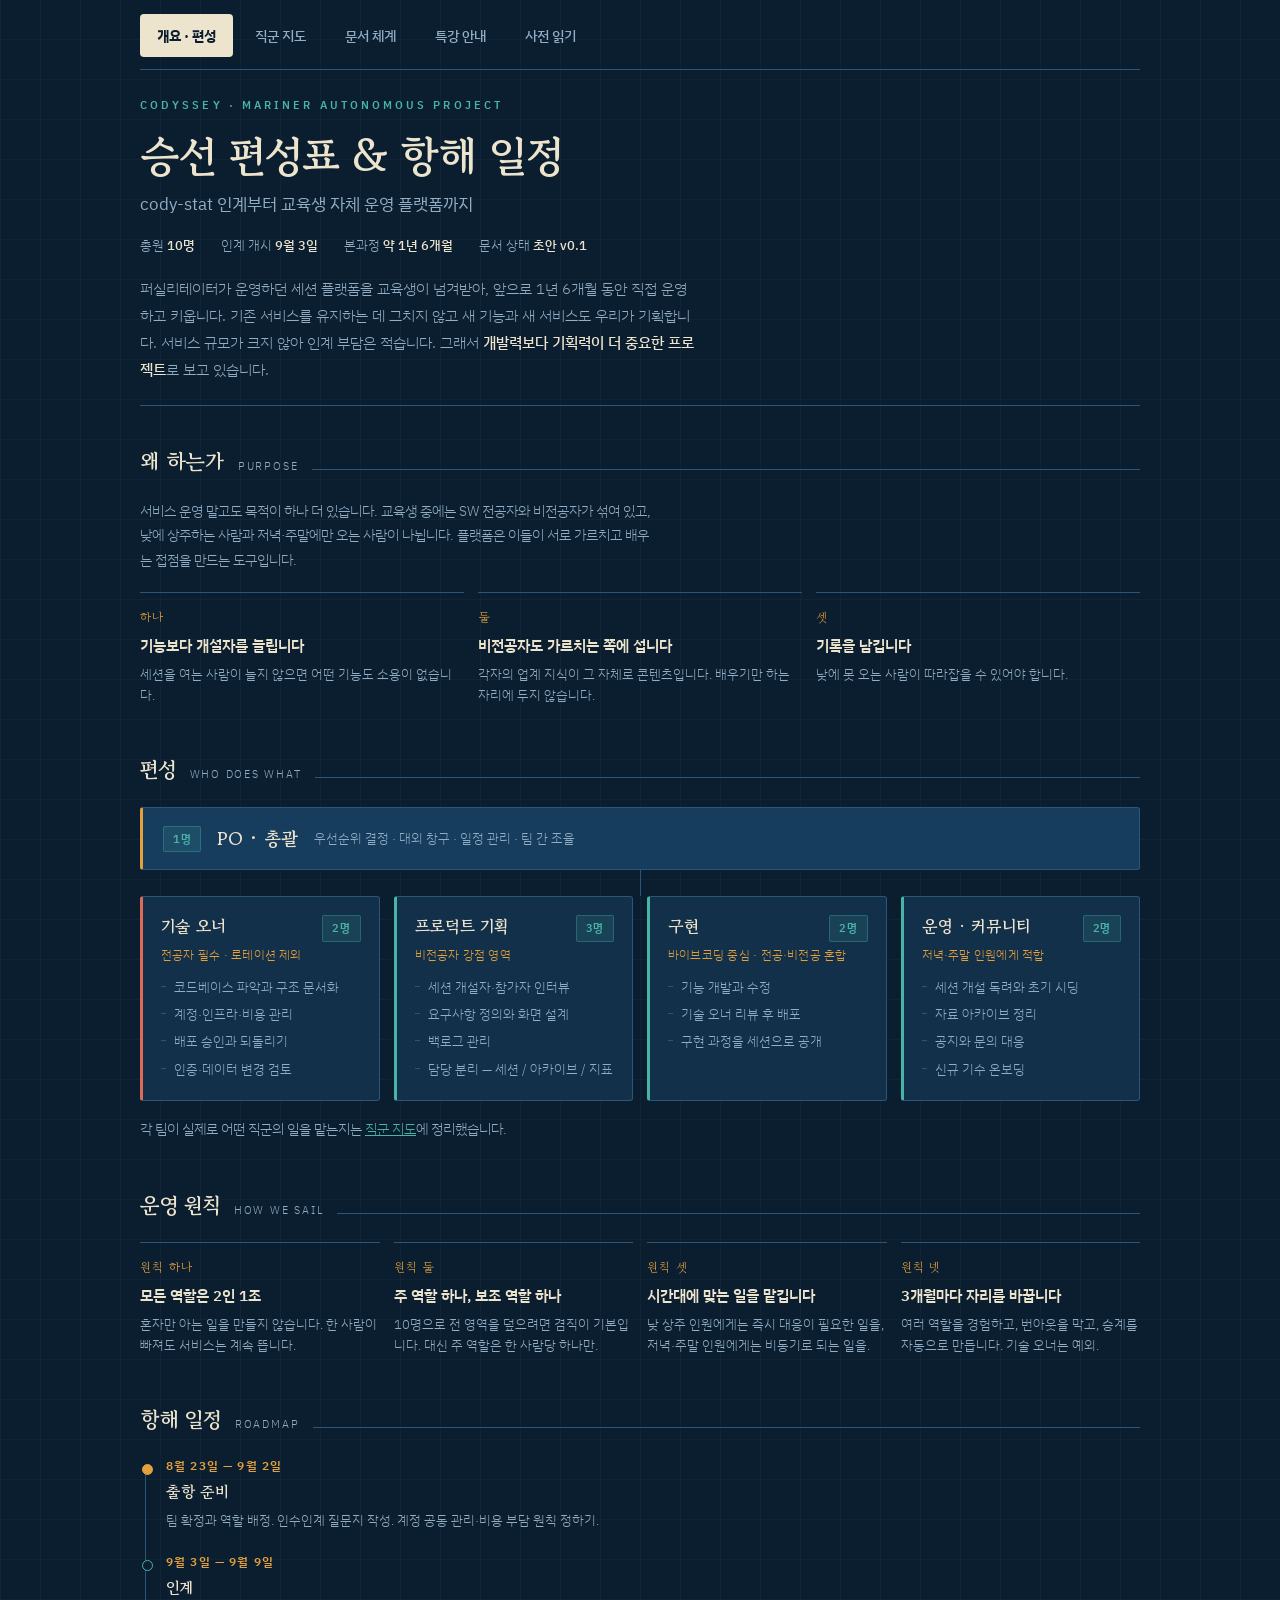
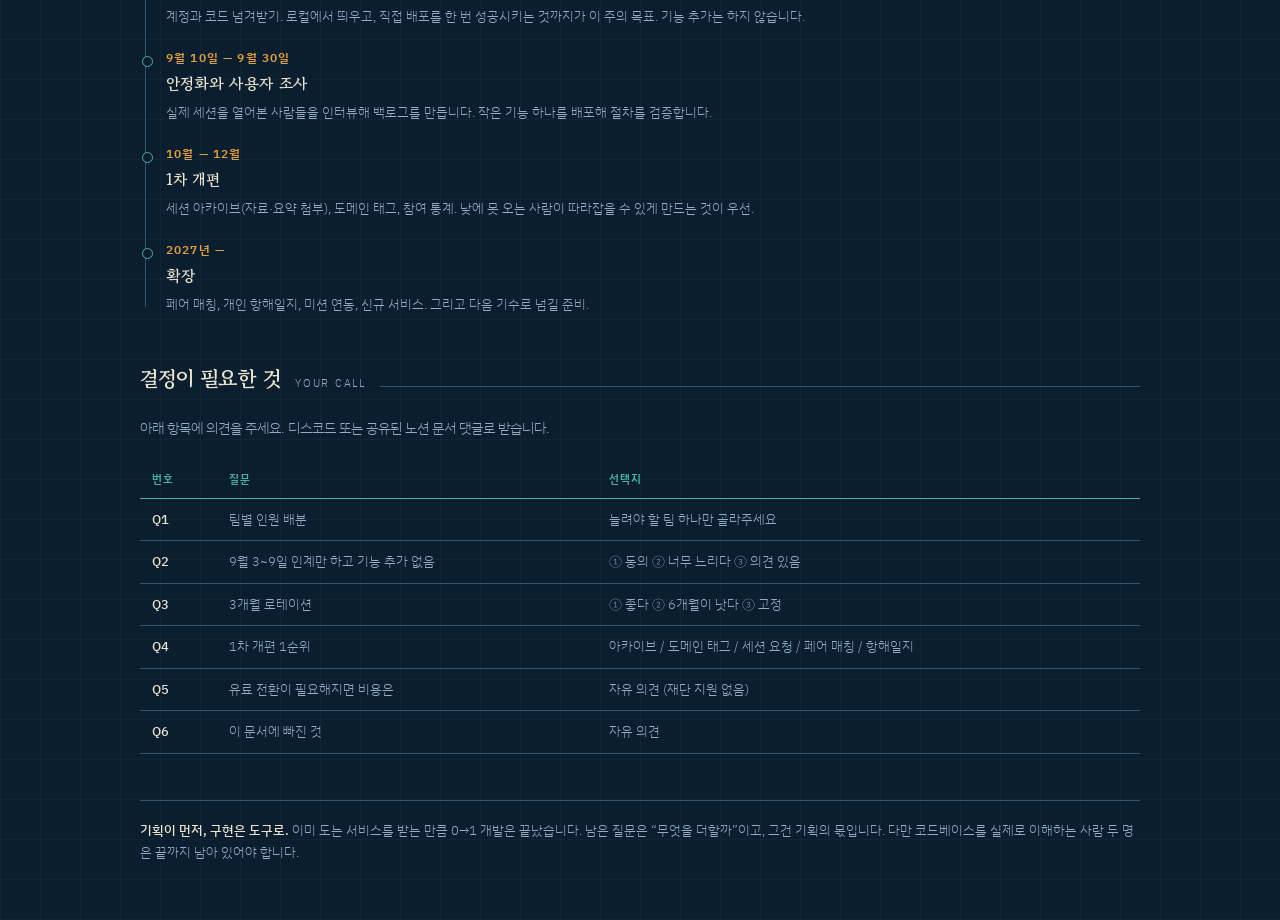
==== commit f4286e81: "AI를 대하는 태도 페이지 추가 — 특강 사전 읽기 자료, 기존 팔레트로 통일 Co-Authored-By: Claude Sonnet 5 <noreply@anthropic.com>" ====
--- a/index.html
+++ b/index.html
@@ -17,6 +17,7 @@
     <a href="roles.html">직군 지도</a>
     <a href="docs.html">문서 체계</a>
     <a href="vibe-coding.html">특강 안내</a>
+    <a href="ai-attitude.html">사전 읽기</a>
   </nav>
 
   <header>
--- a/style.css
+++ b/style.css
@@ -112,6 +112,37 @@
 .callout b{color:var(--parch);font-weight:600}
 .callout + .callout{margin-top:12px}
 
+/* thesis (one-line takeaway box) */
+.thesis{background:var(--hull-2);border:1px solid var(--line);border-left:3px solid var(--teal);border-radius:3px;padding:28px 30px;margin-bottom:44px}
+.thesis .label{font-size:11px;letter-spacing:.16em;color:var(--brass);text-transform:uppercase;font-weight:600;margin-bottom:12px}
+.thesis p{font-family:'Gowun Batang',serif;font-size:22px;line-height:1.55;color:var(--parch);margin:0}
+.thesis em{color:var(--teal);font-style:normal;font-weight:700}
+
+/* long-form chapter (article-style pages) */
+.chapter{margin-bottom:38px}
+.chapter-title{display:flex;align-items:baseline;gap:12px;margin-bottom:12px}
+.chapter-title .n{font-family:'Gowun Batang',serif;font-size:13px;color:var(--brass);letter-spacing:.05em}
+.chapter-title h3{font-family:'Gowun Batang',serif;font-weight:700;font-size:18.5px;color:var(--parch)}
+.chapter p{color:var(--steel);font-size:14px;line-height:1.8;margin:0 0 14px;max-width:68ch}
+.chapter p b{color:var(--parch);font-weight:500}
+
+.pull{border-left:3px solid var(--coral);padding:2px 0 2px 18px;margin:20px 0;font-family:'Gowun Batang',serif;font-size:16px;line-height:1.6;color:var(--parch)}
+
+.points{list-style:none;margin:14px 0 0;padding:0;border:1px solid var(--line);border-radius:3px;overflow:hidden}
+.points li{background:var(--hull);padding:13px 18px;border-bottom:1px solid var(--line);color:var(--steel);font-size:13.5px;line-height:1.7}
+.points li:last-child{border-bottom:none}
+.points li b{color:var(--parch);font-weight:500}
+
+.triad{display:grid;grid-template-columns:repeat(3,1fr);gap:1px;background:var(--line);border:1px solid var(--line);border-radius:3px;overflow:hidden;margin-top:16px}
+.triad div{background:var(--hull);padding:18px}
+.triad .k{font-size:11px;letter-spacing:.1em;color:var(--teal);margin-bottom:7px;text-transform:uppercase;font-weight:600}
+.triad .t{color:var(--parch);font-weight:600;font-size:14.5px;margin-bottom:5px}
+.triad .d{color:var(--steel);font-size:12.5px;line-height:1.6}
+
+.questions{counter-reset:q;margin:20px 0 0;padding:0;list-style:none}
+.questions li{position:relative;background:var(--hull);border:1px solid var(--line);border-radius:3px;padding:16px 20px 16px 52px;margin-bottom:8px;color:var(--parch);font-size:14px;line-height:1.6}
+.questions li::before{counter-increment:q;content:counter(q);position:absolute;left:18px;top:16px;font-family:'Gowun Batang',serif;font-size:14px;color:var(--brass);font-weight:700}
+
 footer{border-top:1px solid var(--line);padding-top:18px;font-size:12.5px;color:var(--steel);line-height:1.8}
 footer b{color:var(--parch);font-weight:500}
 footer a{color:var(--teal)}
@@ -137,6 +168,12 @@
   .rule-item p{font-size:13.5px}
   .leg h4{font-size:16px}
   .leg p{font-size:14px}
+  .thesis{padding:22px 20px}
+  .thesis p{font-size:19px}
+  .chapter-title h3{font-size:17px}
+  .chapter p{font-size:14.5px}
+  .triad{grid-template-columns:1fr}
+  .questions li{font-size:14.5px}
   table{font-size:13.5px}
   th{font-size:11.5px}
   th,td{padding:10px 8px}
